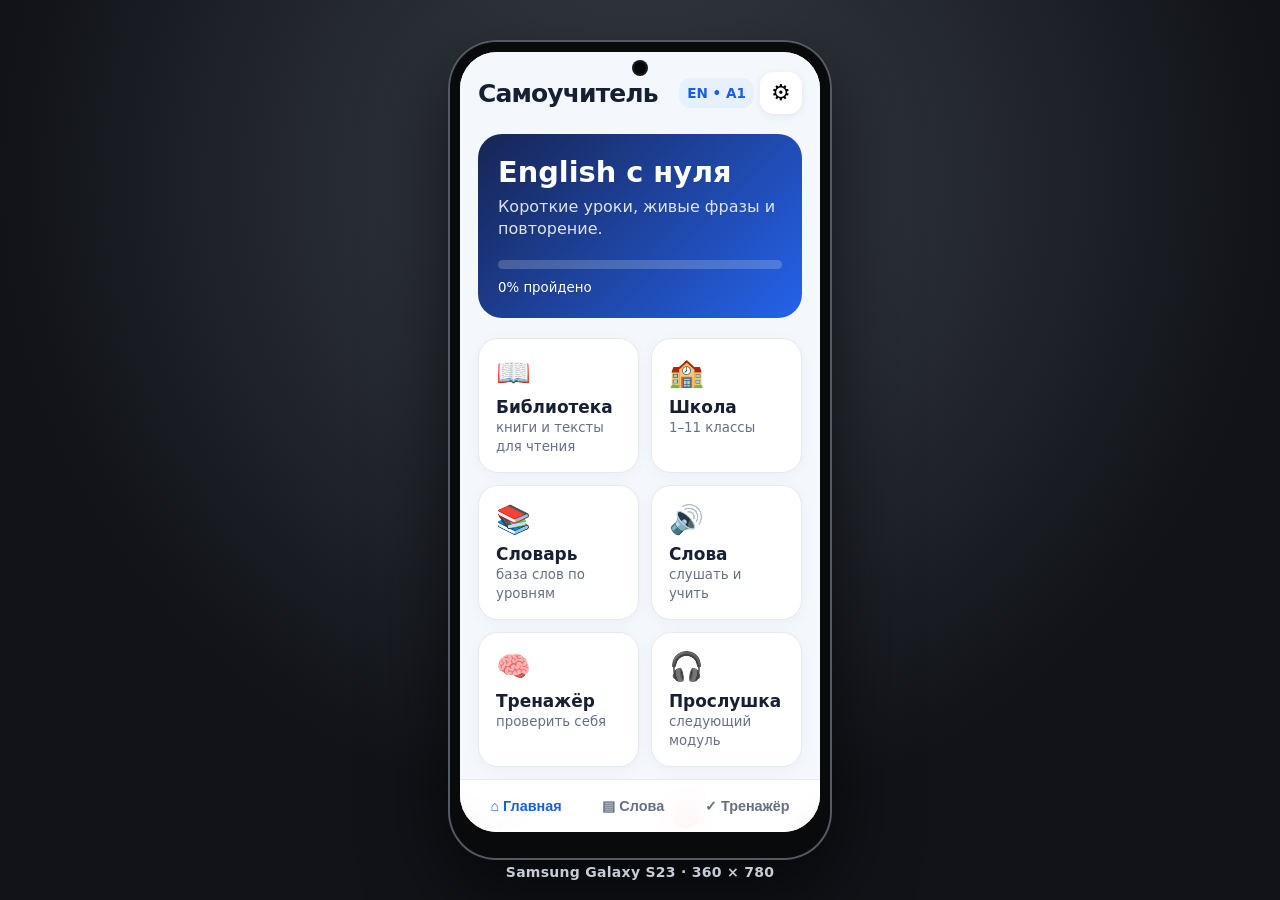
==== phone-preview.html @ ea04cb91 "Improve mobile study controls" ====
<!doctype html>
<html lang="ru">
<head>
  <meta charset="utf-8">
  <meta name="viewport" content="width=device-width,initial-scale=1">
  <title>Тест Samsung Galaxy S23 — Самоучитель</title>
  <style>
    * { box-sizing: border-box; }
    body {
      min-height: 100vh; margin: 0; display: grid; place-items: center;
      background: radial-gradient(circle at 50% 20%, #3b4049, #111318 66%);
      font-family: system-ui, sans-serif;
    }
    .phone {
      width: 384px; height: 820px; padding: 12px; position: relative;
      border-radius: 48px; background: #090a0c;
      box-shadow: 0 30px 80px #000a, inset 0 0 0 2px #545963;
    }
    .camera {
      position: absolute; z-index: 2; top: 22px; left: 50%; width: 12px; height: 12px;
      transform: translateX(-50%); border-radius: 50%; background: #060709;
      box-shadow: 0 0 0 2px #161a21;
    }
    iframe {
      width: 360px; height: 780px; border: 0; border-radius: 37px;
      background: #fff; overflow: hidden;
    }
    .label {
      position: fixed; bottom: 20px; color: #c7ccd7; font-weight: 700;
      font-size: 14px; letter-spacing: .02em;
    }
    @media (max-height: 860px), (max-width: 420px) {
      body { display: block; background: #090a0c; }
      .phone { transform-origin: top left; transform: scale(calc(min(100vw / 384, 100vh / 820))); }
      .label { display: none; }
    }
  </style>
</head>
<body>
  <main class="phone" aria-label="Samsung Galaxy S23">
    <i class="camera" aria-hidden="true"></i>
    <iframe src="/" title="Самоучитель — Samsung Galaxy S23"></iframe>
  </main>
  <div class="label">Samsung Galaxy S23 · 360 × 780</div>
</body>
</html>
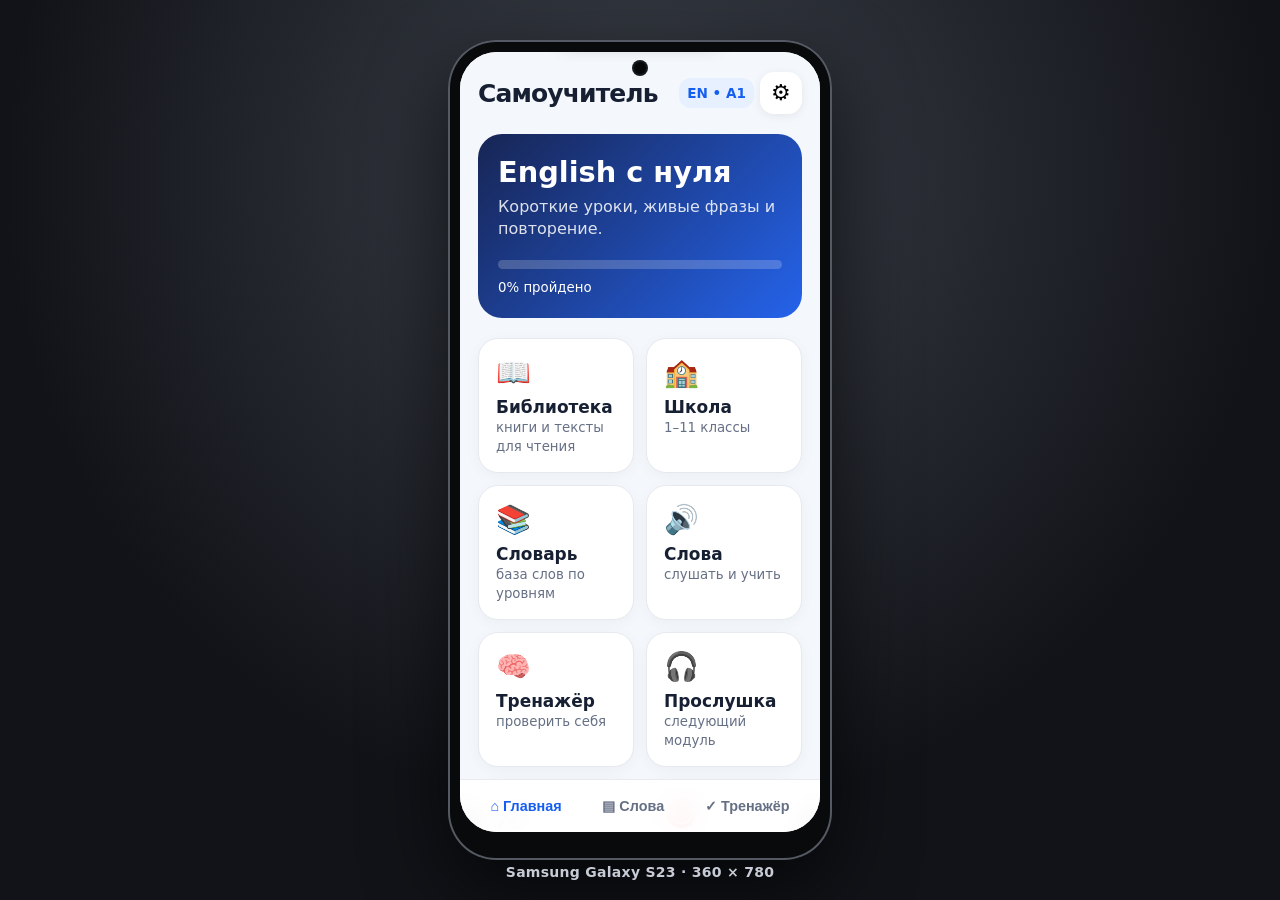
==== commit fe7e3931: "Publish refreshed PWA audio controls" ====
--- a/phone-preview.html
+++ b/phone-preview.html
@@ -39,7 +39,7 @@
 <body>
   <main class="phone" aria-label="Samsung Galaxy S23">
     <i class="camera" aria-hidden="true"></i>
-    <iframe src="/" title="Самоучитель — Samsung Galaxy S23"></iframe>
+    <iframe src="/?preview=web-v13" title="Самоучитель — Samsung Galaxy S23"></iframe>
   </main>
   <div class="label">Samsung Galaxy S23 · 360 × 780</div>
 </body>
